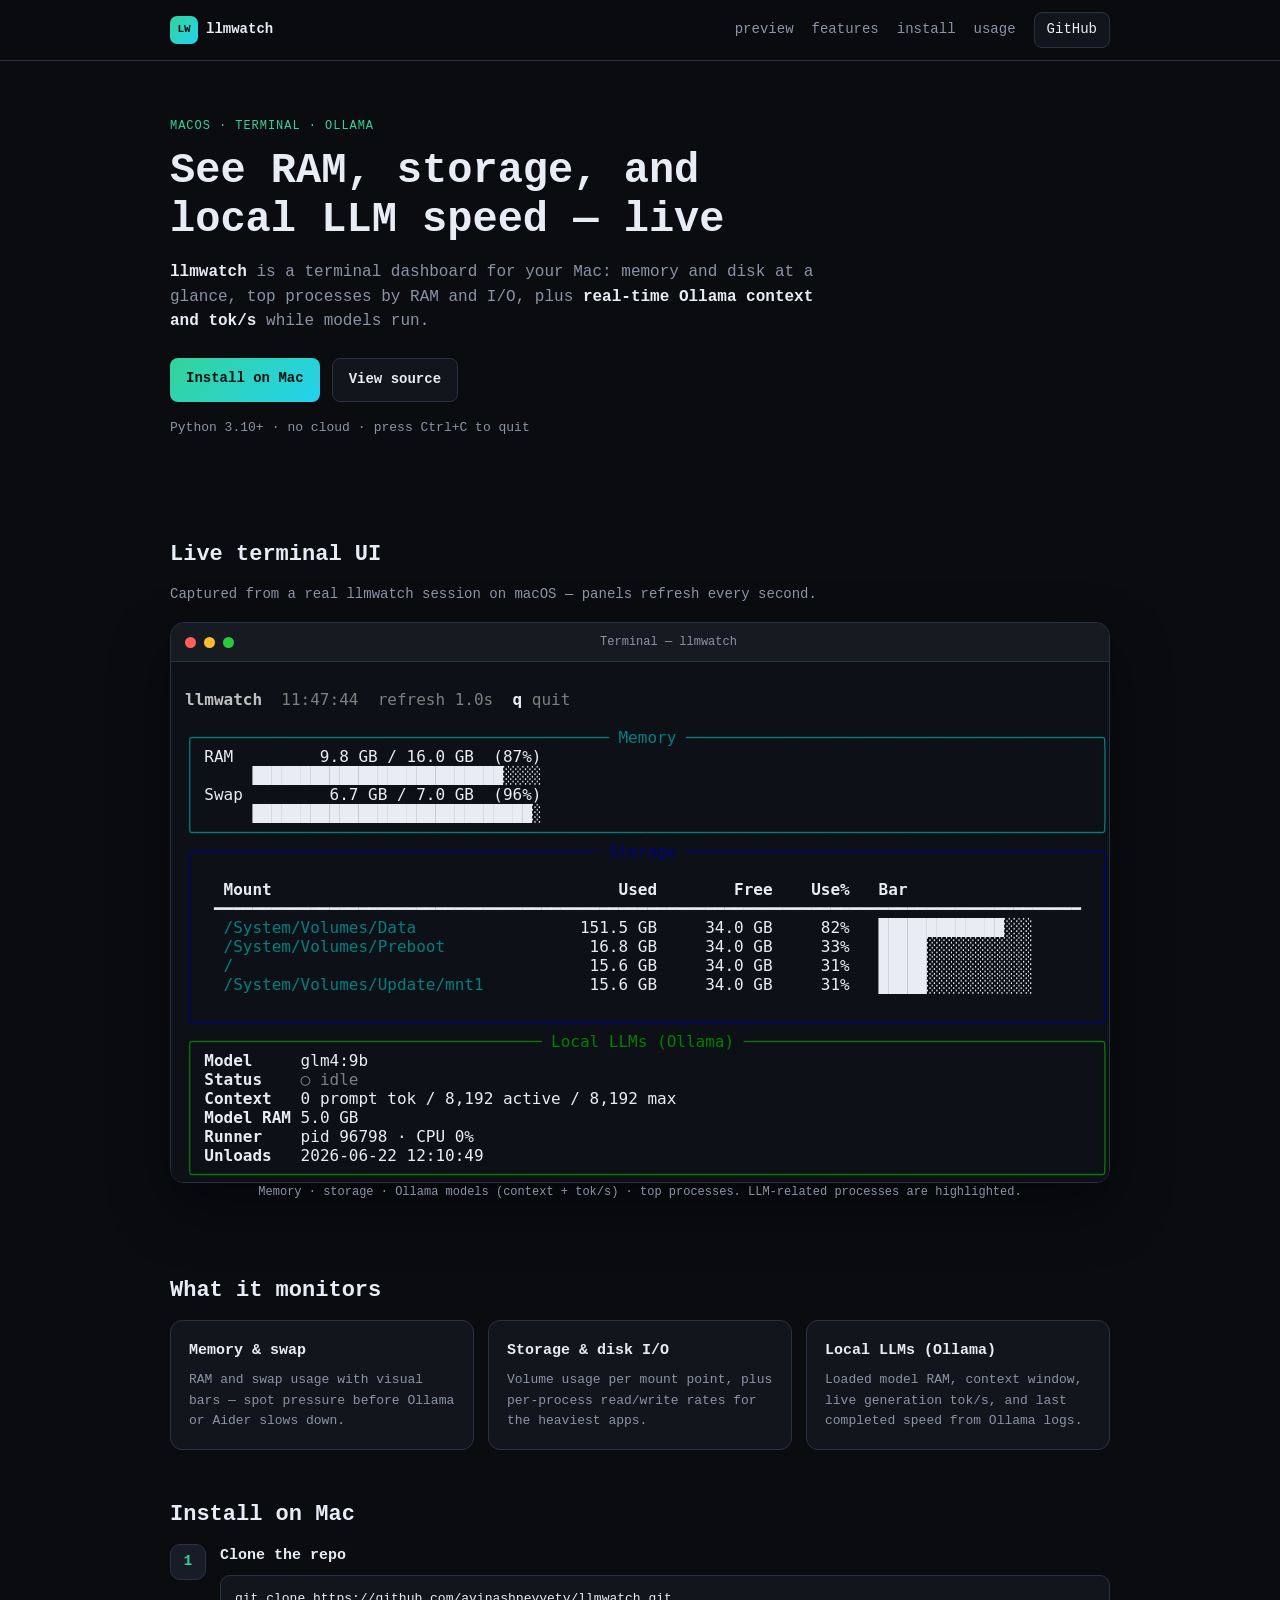
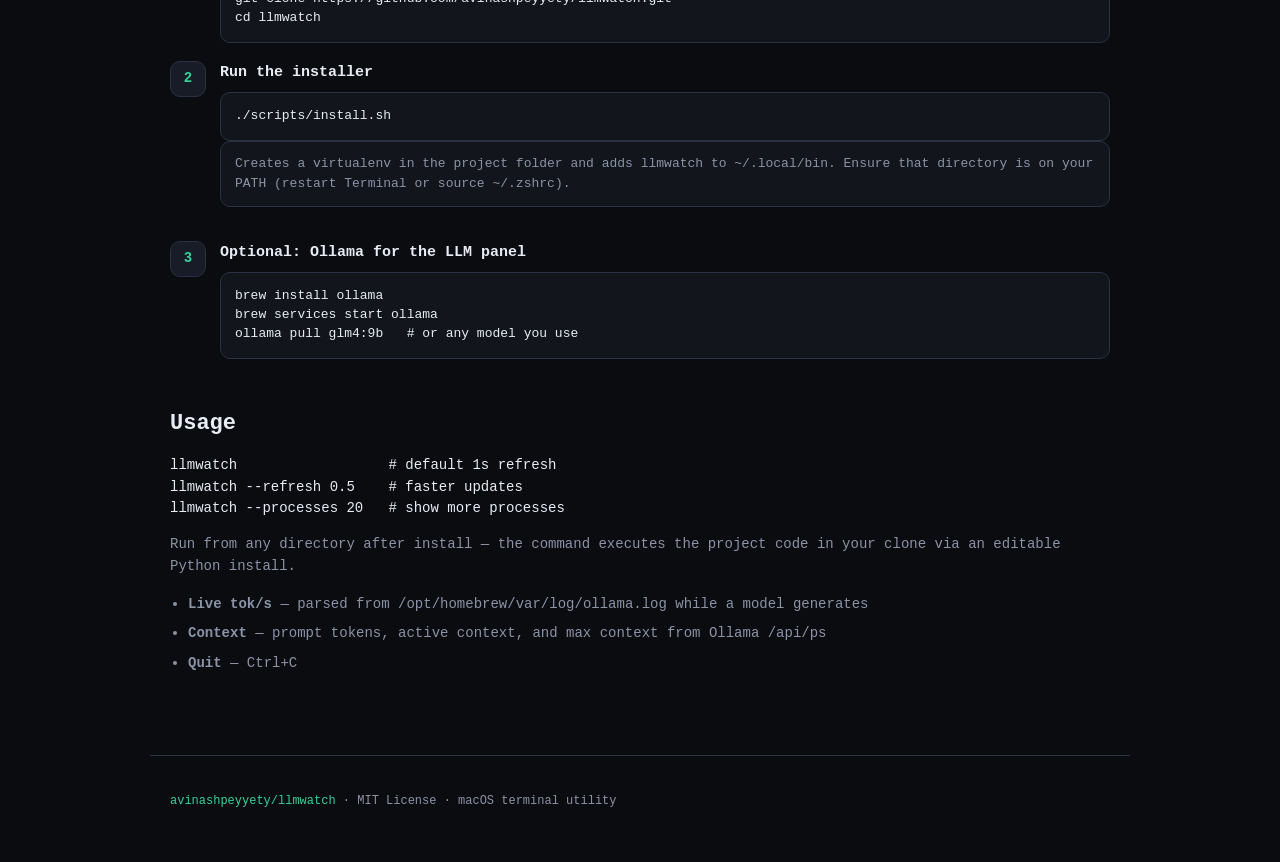
==== docs/index.html @ 6f2f112d "Add GitHub Pages landing site with live dashboard preview" ====
<!DOCTYPE html>
<html lang="en">
  <head>
    <meta charset="UTF-8" />
    <meta name="viewport" content="width=device-width, initial-scale=1.0" />
    <meta
      name="description"
      content="llmwatch — Mac terminal monitor for RAM, storage I/O, and live Ollama LLM context and tok/s."
    />
    <title>llmwatch — Mac system &amp; local LLM monitor</title>
    <link rel="stylesheet" href="styles.css" />
  </head>
  <body>
    <header class="nav">
      <div class="nav-inner">
        <a class="logo" href="#">
          <span class="logo-icon">LW</span>
          <span>llmwatch</span>
        </a>
        <nav class="nav-links">
          <a href="#preview">preview</a>
          <a href="#features">features</a>
          <a href="#install">install</a>
          <a href="#usage">usage</a>
          <a class="nav-cta" href="https://github.com/avinashpeyyety/llmwatch" target="_blank" rel="noopener">GitHub</a>
        </nav>
      </div>
    </header>

    <main>
      <section class="hero">
        <p class="eyebrow">macOS · terminal · ollama</p>
        <h1>See RAM, storage, and<br />local LLM speed — live</h1>
        <p class="lead">
          <strong>llmwatch</strong> is a terminal dashboard for your Mac: memory and disk at a glance,
          top processes by RAM and I/O, plus <strong>real-time Ollama context and tok/s</strong> while models run.
        </p>
        <div class="hero-actions">
          <a class="btn primary" href="#install">Install on Mac</a>
          <a class="btn secondary" href="https://github.com/avinashpeyyety/llmwatch" target="_blank" rel="noopener">View source</a>
        </div>
        <div class="hero-meta">
          <span>Python 3.10+</span>
          <span>·</span>
          <span>no cloud</span>
          <span>·</span>
          <span>press <code>Ctrl+C</code> to quit</span>
        </div>
      </section>

      <section id="preview" class="section preview-wrap">
        <h2>Live terminal UI</h2>
        <p>Captured from a real <code>llmwatch</code> session on macOS — panels refresh every second.</p>
        <div class="terminal">
          <div class="terminal-bar">
            <span class="dot red"></span>
            <span class="dot yellow"></span>
            <span class="dot green"></span>
            <span class="terminal-title">Terminal — llmwatch</span>
          </div>
          <div class="terminal-body">
            <iframe src="preview-dark.html" title="llmwatch dashboard preview" loading="lazy"></iframe>
          </div>
        </div>
        <p class="preview-caption">
          Memory · storage · Ollama models (context + tok/s) · top processes. LLM-related processes are highlighted.
        </p>
      </section>

      <section id="features" class="section">
        <h2>What it monitors</h2>
        <div class="cards three">
          <article class="card">
            <h3>Memory &amp; swap</h3>
            <p>RAM and swap usage with visual bars — spot pressure before Ollama or Aider slows down.</p>
          </article>
          <article class="card">
            <h3>Storage &amp; disk I/O</h3>
            <p>Volume usage per mount point, plus per-process read/write rates for the heaviest apps.</p>
          </article>
          <article class="card">
            <h3>Local LLMs (Ollama)</h3>
            <p>Loaded model RAM, context window, live generation tok/s, and last completed speed from Ollama logs.</p>
          </article>
        </div>
      </section>

      <section id="install" class="section">
        <h2>Install on Mac</h2>
        <div class="install-steps">
          <div class="step">
            <span class="step-num">1</span>
            <div>
              <h3>Clone the repo</h3>
              <pre><code>git clone https://github.com/avinashpeyyety/llmwatch.git
cd llmwatch</code></pre>
            </div>
          </div>
          <div class="step">
            <span class="step-num">2</span>
            <div>
              <h3>Run the installer</h3>
              <pre><code>./scripts/install.sh</code></pre>
              <p class="note">
                Creates a virtualenv in the project folder and adds <code>llmwatch</code> to
                <code>~/.local/bin</code>. Ensure that directory is on your <code>PATH</code>
                (restart Terminal or <code>source ~/.zshrc</code>).
              </p>
            </div>
          </div>
          <div class="step">
            <span class="step-num">3</span>
            <div>
              <h3>Optional: Ollama for the LLM panel</h3>
              <pre><code>brew install ollama
brew services start ollama
ollama pull glm4:9b   # or any model you use</code></pre>
            </div>
          </div>
        </div>
      </section>

      <section id="usage" class="section">
        <h2>Usage</h2>
        <pre><code>llmwatch                  # default 1s refresh
llmwatch --refresh 0.5    # faster updates
llmwatch --processes 20   # show more processes</code></pre>
        <p>Run from any directory after install — the command executes the project code in your clone via an editable Python install.</p>
        <ul class="feature-list">
          <li><strong>Live tok/s</strong> — parsed from <code>/opt/homebrew/var/log/ollama.log</code> while a model generates</li>
          <li><strong>Context</strong> — prompt tokens, active context, and max context from Ollama <code>/api/ps</code></li>
          <li><strong>Quit</strong> — <code>Ctrl+C</code></li>
        </ul>
      </section>
    </main>

    <footer>
      <p>
        <a href="https://github.com/avinashpeyyety/llmwatch">avinashpeyyety/llmwatch</a>
        · MIT License · macOS terminal utility
      </p>
    </footer>
  </body>
</html>
---- docs/styles.css ----
:root {
  --bg: #0a0c10;
  --panel: #12151c;
  --panel-2: #181c26;
  --border: #2a3142;
  --text: #e8ecf4;
  --muted: #8b93a7;
  --accent: #34d399;
  --accent-2: #10b981;
  --cyan: #22d3ee;
  --gradient: linear-gradient(135deg, #34d399, #22d3ee);
}

* {
  box-sizing: border-box;
}

html {
  scroll-behavior: smooth;
}

body {
  margin: 0;
  font-family: ui-monospace, SFMono-Regular, Menlo, Monaco, Consolas, monospace;
  font-size: 14px;
  line-height: 1.55;
  background: var(--bg);
  color: var(--text);
}

a {
  color: var(--accent);
  text-decoration: none;
}

a:hover {
  text-decoration: underline;
}

code,
pre {
  font-family: inherit;
}

.nav {
  position: sticky;
  top: 0;
  z-index: 20;
  background: rgba(10, 12, 16, 0.92);
  backdrop-filter: blur(8px);
  border-bottom: 1px solid var(--border);
}

.nav-inner {
  max-width: 980px;
  margin: 0 auto;
  padding: 12px 20px;
  display: flex;
  align-items: center;
  justify-content: space-between;
  gap: 16px;
}

.logo {
  display: flex;
  align-items: center;
  gap: 8px;
  color: var(--text);
  font-weight: 600;
  text-decoration: none;
}

.logo-icon {
  width: 28px;
  height: 28px;
  border-radius: 7px;
  display: grid;
  place-items: center;
  background: var(--gradient);
  color: #04120d;
  font-size: 11px;
  font-weight: 700;
}

.nav-links {
  display: flex;
  align-items: center;
  gap: 18px;
  flex-wrap: wrap;
}

.nav-links a {
  color: var(--muted);
}

.nav-links a:hover {
  color: var(--text);
}

.nav-cta {
  padding: 6px 12px;
  border: 1px solid var(--border);
  border-radius: 8px;
  color: var(--text) !important;
  background: var(--panel);
}

main {
  max-width: 980px;
  margin: 0 auto;
  padding: 0 20px 64px;
}

.hero {
  padding: 56px 0 32px;
}

.eyebrow {
  color: var(--accent);
  font-size: 12px;
  letter-spacing: 0.08em;
  text-transform: uppercase;
  margin: 0 0 12px;
}

.hero h1 {
  font-size: clamp(28px, 5vw, 42px);
  line-height: 1.15;
  margin: 0 0 16px;
  font-weight: 700;
}

.lead {
  color: var(--muted);
  font-size: 16px;
  max-width: 680px;
  margin: 0 0 24px;
}

.lead strong {
  color: var(--text);
}

.hero-actions {
  display: flex;
  gap: 12px;
  flex-wrap: wrap;
  margin-bottom: 16px;
}

.btn {
  display: inline-block;
  padding: 10px 16px;
  border-radius: 8px;
  font-weight: 600;
  text-decoration: none;
}

.btn.primary {
  background: var(--gradient);
  color: #04120d;
}

.btn.secondary {
  border: 1px solid var(--border);
  color: var(--text);
  background: var(--panel);
}

.hero-meta {
  color: var(--muted);
  font-size: 13px;
  display: flex;
  gap: 8px;
  flex-wrap: wrap;
}

.section {
  padding: 40px 0 8px;
}

.section h2 {
  font-size: 22px;
  margin: 0 0 12px;
}

.section p {
  color: var(--muted);
  margin: 0 0 16px;
}

.cards {
  display: grid;
  gap: 14px;
}

.cards.three {
  grid-template-columns: repeat(auto-fit, minmax(220px, 1fr));
}

.cards.two {
  grid-template-columns: repeat(auto-fit, minmax(280px, 1fr));
}

.card {
  background: var(--panel);
  border: 1px solid var(--border);
  border-radius: 12px;
  padding: 18px;
}

.card h3 {
  margin: 0 0 8px;
  font-size: 15px;
}

.card p {
  margin: 0;
  font-size: 13px;
}

.preview-wrap {
  margin: 28px 0 8px;
}

.terminal {
  border: 1px solid var(--border);
  border-radius: 14px;
  overflow: hidden;
  background: #0d1117;
  box-shadow: 0 24px 60px rgba(0, 0, 0, 0.45);
}

.terminal-bar {
  display: flex;
  align-items: center;
  gap: 8px;
  padding: 10px 14px;
  background: #161b22;
  border-bottom: 1px solid var(--border);
}

.dot {
  width: 11px;
  height: 11px;
  border-radius: 50%;
}

.dot.red { background: #ff5f57; }
.dot.yellow { background: #febc2e; }
.dot.green { background: #28c840; }

.terminal-title {
  flex: 1;
  text-align: center;
  color: var(--muted);
  font-size: 12px;
}

.terminal-body {
  height: 520px;
  overflow: hidden;
}

.terminal-body iframe {
  width: 100%;
  height: 100%;
  border: 0;
  display: block;
  background: #0d1117;
}

.preview-caption {
  color: var(--muted);
  font-size: 12px;
  margin-top: 10px;
  text-align: center;
}

.install-steps {
  display: grid;
  gap: 18px;
}

.step {
  display: grid;
  grid-template-columns: 36px 1fr;
  gap: 14px;
  align-items: start;
}

.step-num {
  width: 36px;
  height: 36px;
  border-radius: 10px;
  display: grid;
  place-items: center;
  background: var(--panel-2);
  border: 1px solid var(--border);
  color: var(--accent);
  font-weight: 700;
}

.step h3 {
  margin: 0 0 8px;
  font-size: 15px;
}

.step pre {
  margin: 0;
  padding: 14px;
  border-radius: 10px;
  background: var(--panel);
  border: 1px solid var(--border);
  overflow-x: auto;
  font-size: 13px;
  line-height: 1.45;
}

.note {
  padding: 12px 14px;
  border-radius: 10px;
  border: 1px solid var(--border);
  background: var(--panel);
  color: var(--muted);
  font-size: 13px;
}

.feature-list {
  margin: 0;
  padding-left: 18px;
  color: var(--muted);
}

.feature-list li {
  margin-bottom: 8px;
}

footer {
  max-width: 980px;
  margin: 0 auto;
  padding: 24px 20px 40px;
  color: var(--muted);
  font-size: 12px;
  border-top: 1px solid var(--border);
}

@media (max-width: 720px) {
  .terminal-body {
    height: 420px;
  }

  .nav-links {
    gap: 10px;
    font-size: 12px;
  }
}
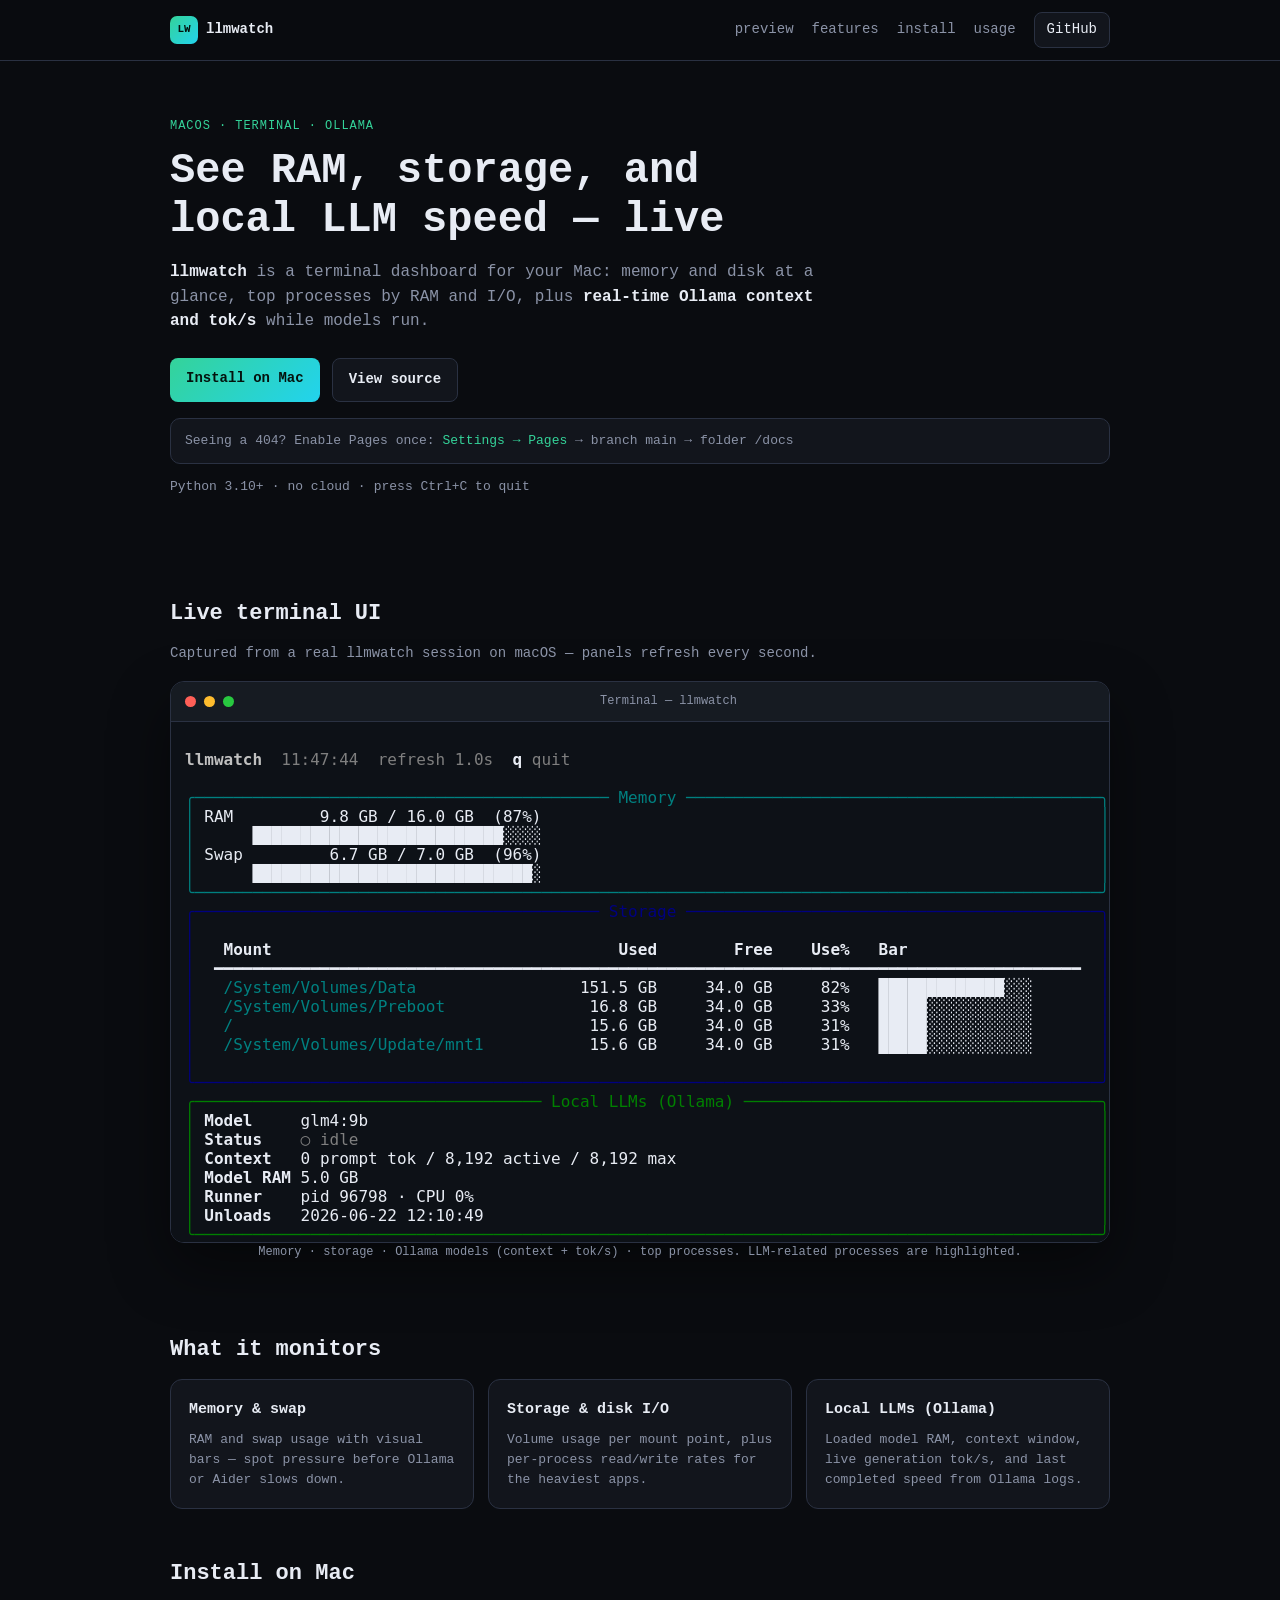
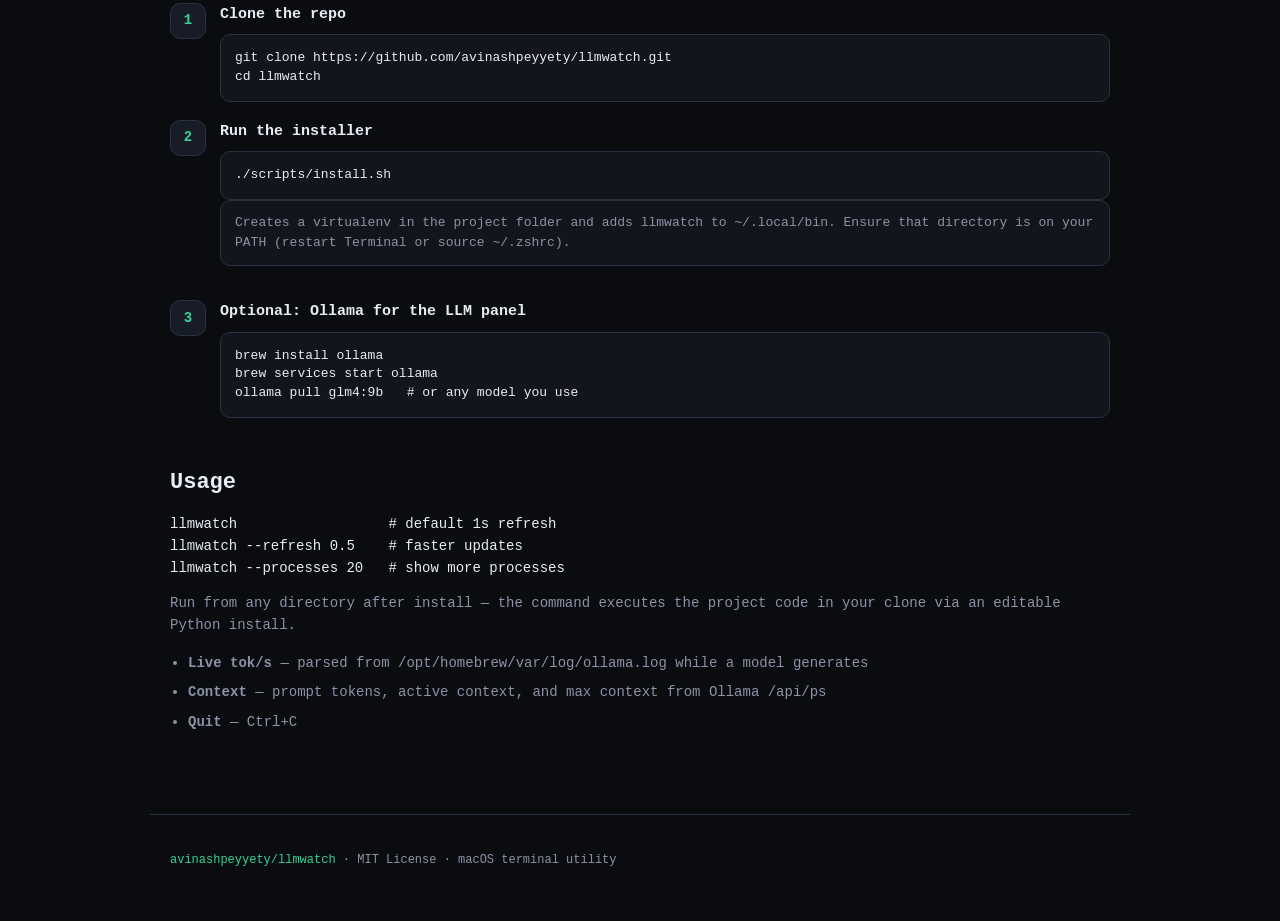
==== commit c5645cdf: "Fix GitHub Pages 404: update deploy workflow and enable instructions" ====
--- a/docs/index.html
+++ b/docs/index.html
@@ -39,6 +39,11 @@
           <a class="btn primary" href="#install">Install on Mac</a>
           <a class="btn secondary" href="https://github.com/avinashpeyyety/llmwatch" target="_blank" rel="noopener">View source</a>
         </div>
+        <p class="note" style="margin-top: 12px">
+          Seeing a 404? Enable Pages once:
+          <a href="https://github.com/avinashpeyyety/llmwatch/settings/pages">Settings → Pages</a>
+          → branch <code>main</code> → folder <code>/docs</code>
+        </p>
         <div class="hero-meta">
           <span>Python 3.10+</span>
           <span>·</span>
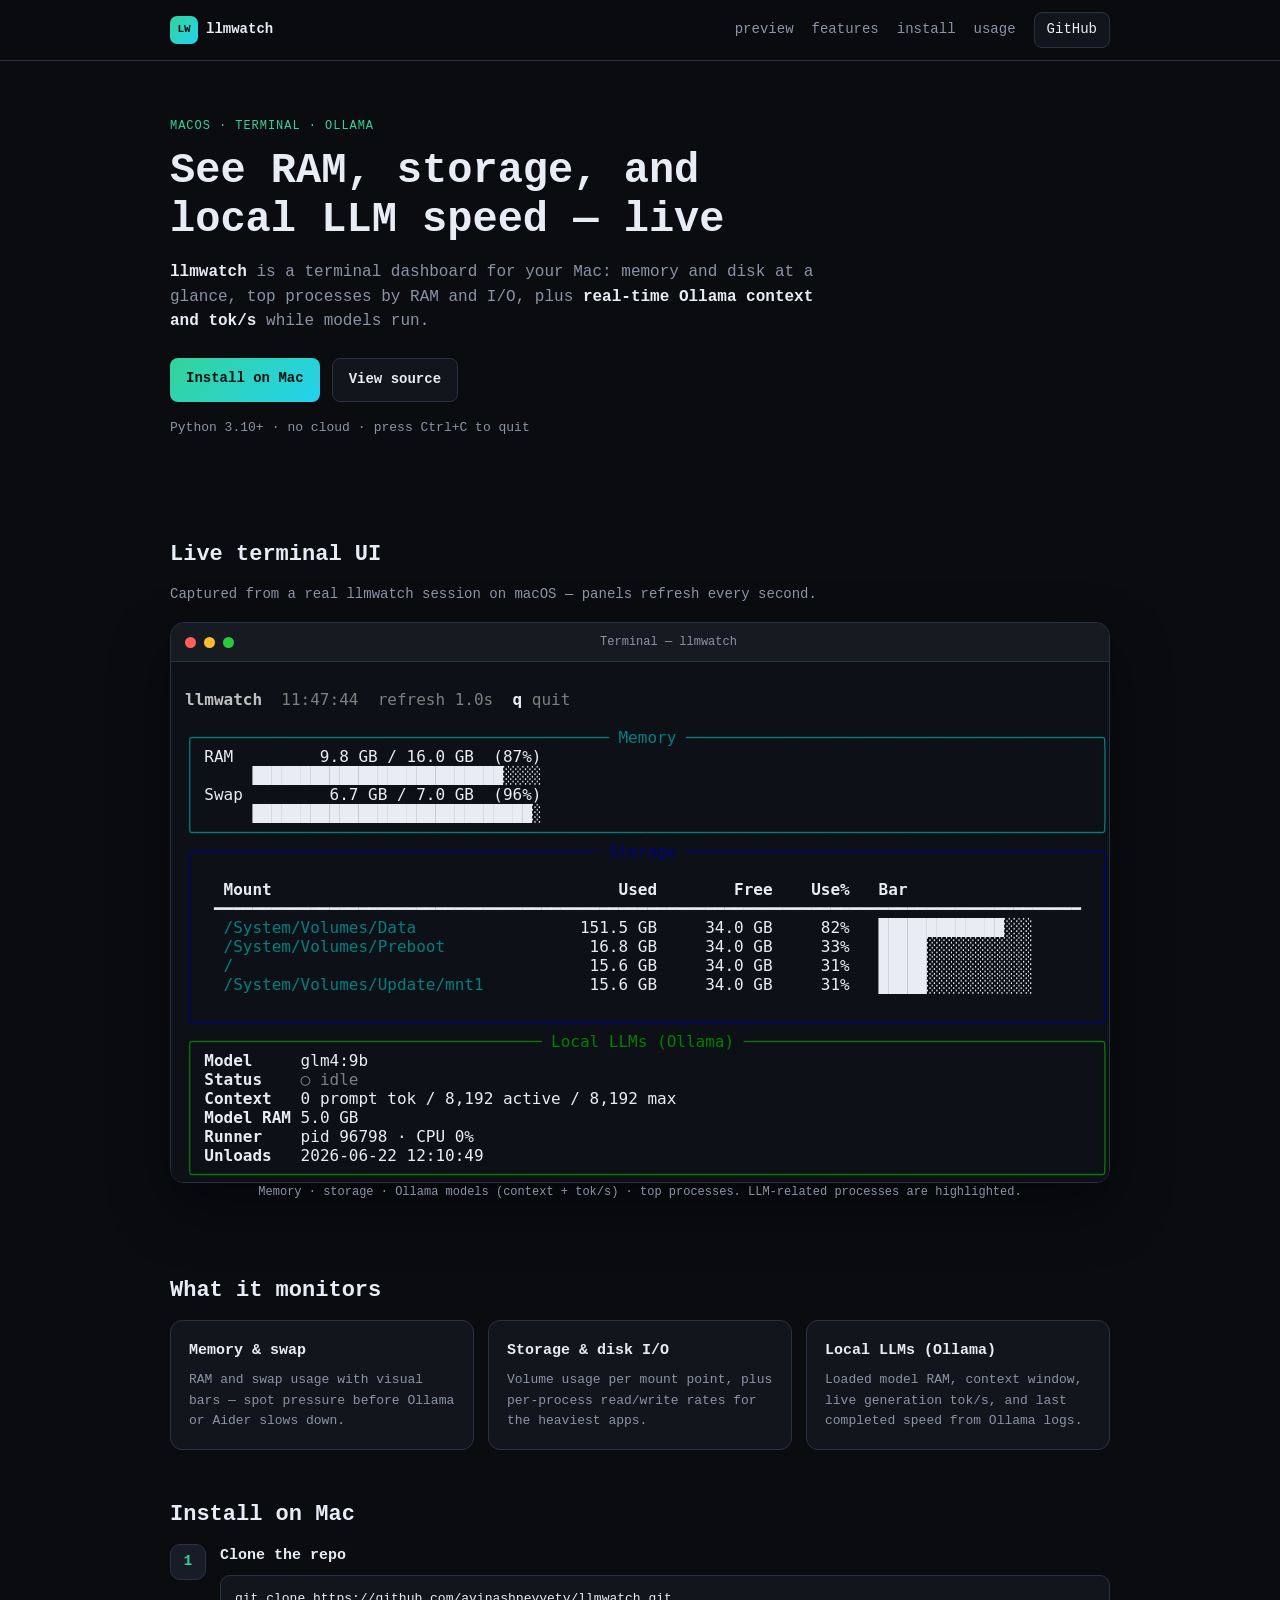
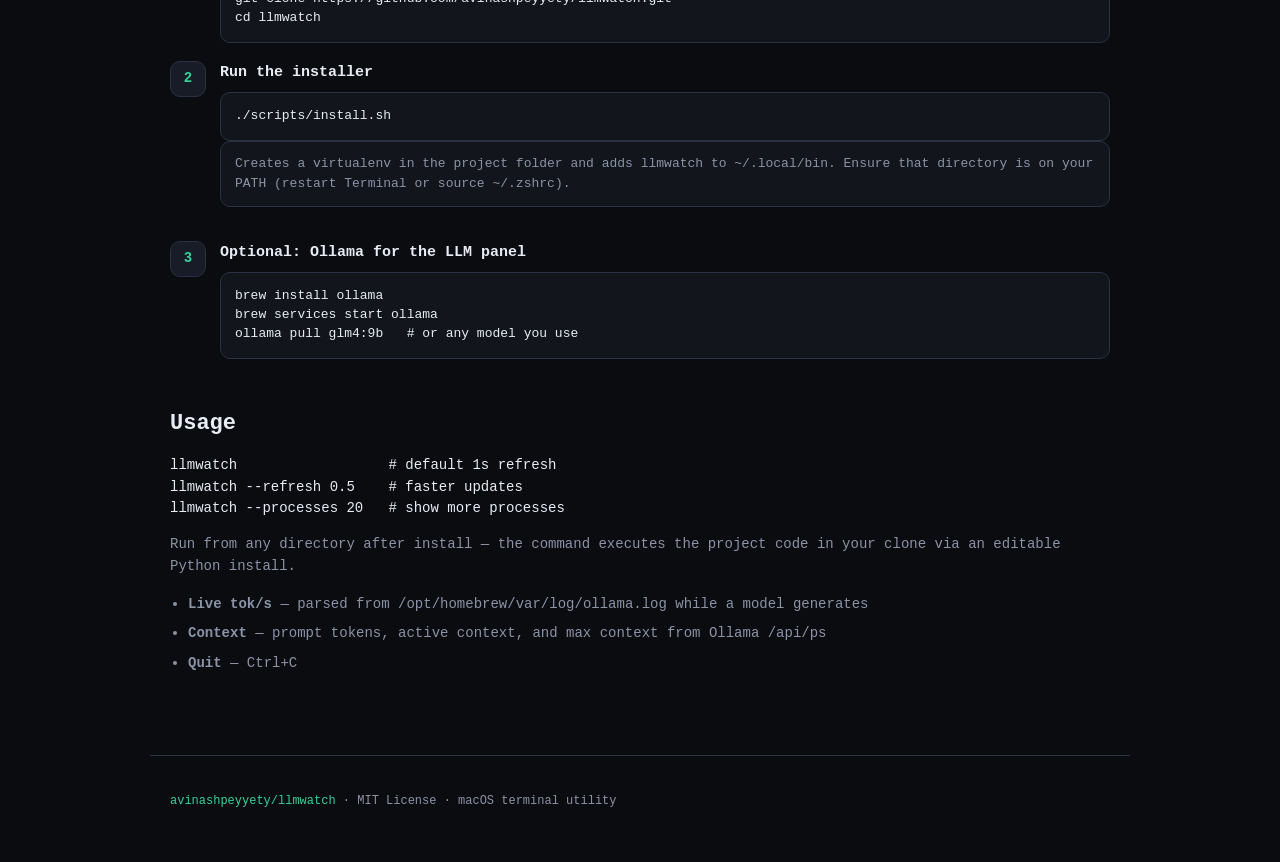
==== commit c5932dad: "Auto-enable GitHub Pages on deploy (enablement: true)" ====
--- a/docs/index.html
+++ b/docs/index.html
@@ -39,11 +39,7 @@
           <a class="btn primary" href="#install">Install on Mac</a>
           <a class="btn secondary" href="https://github.com/avinashpeyyety/llmwatch" target="_blank" rel="noopener">View source</a>
         </div>
-        <p class="note" style="margin-top: 12px">
-          Seeing a 404? Enable Pages once:
-          <a href="https://github.com/avinashpeyyety/llmwatch/settings/pages">Settings → Pages</a>
-          → branch <code>main</code> → folder <code>/docs</code>
-        </p>
+
         <div class="hero-meta">
           <span>Python 3.10+</span>
           <span>·</span>
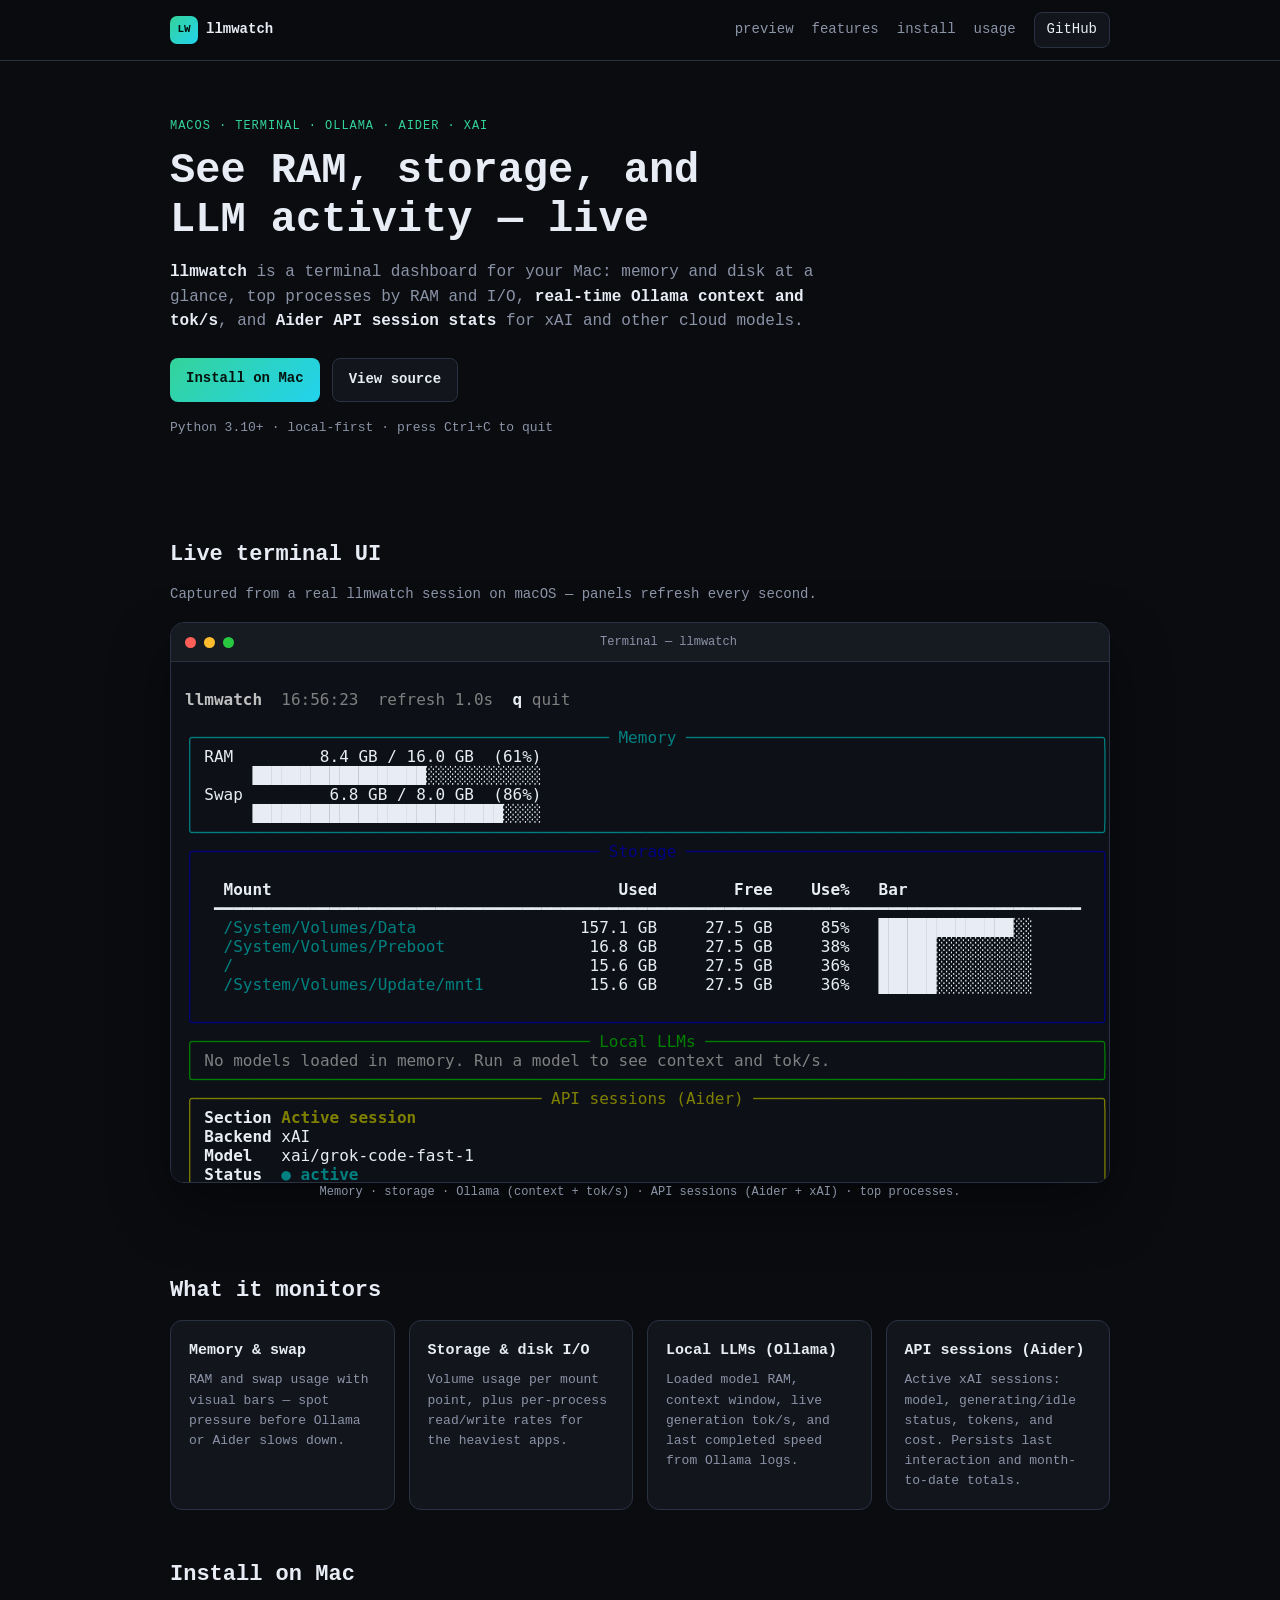
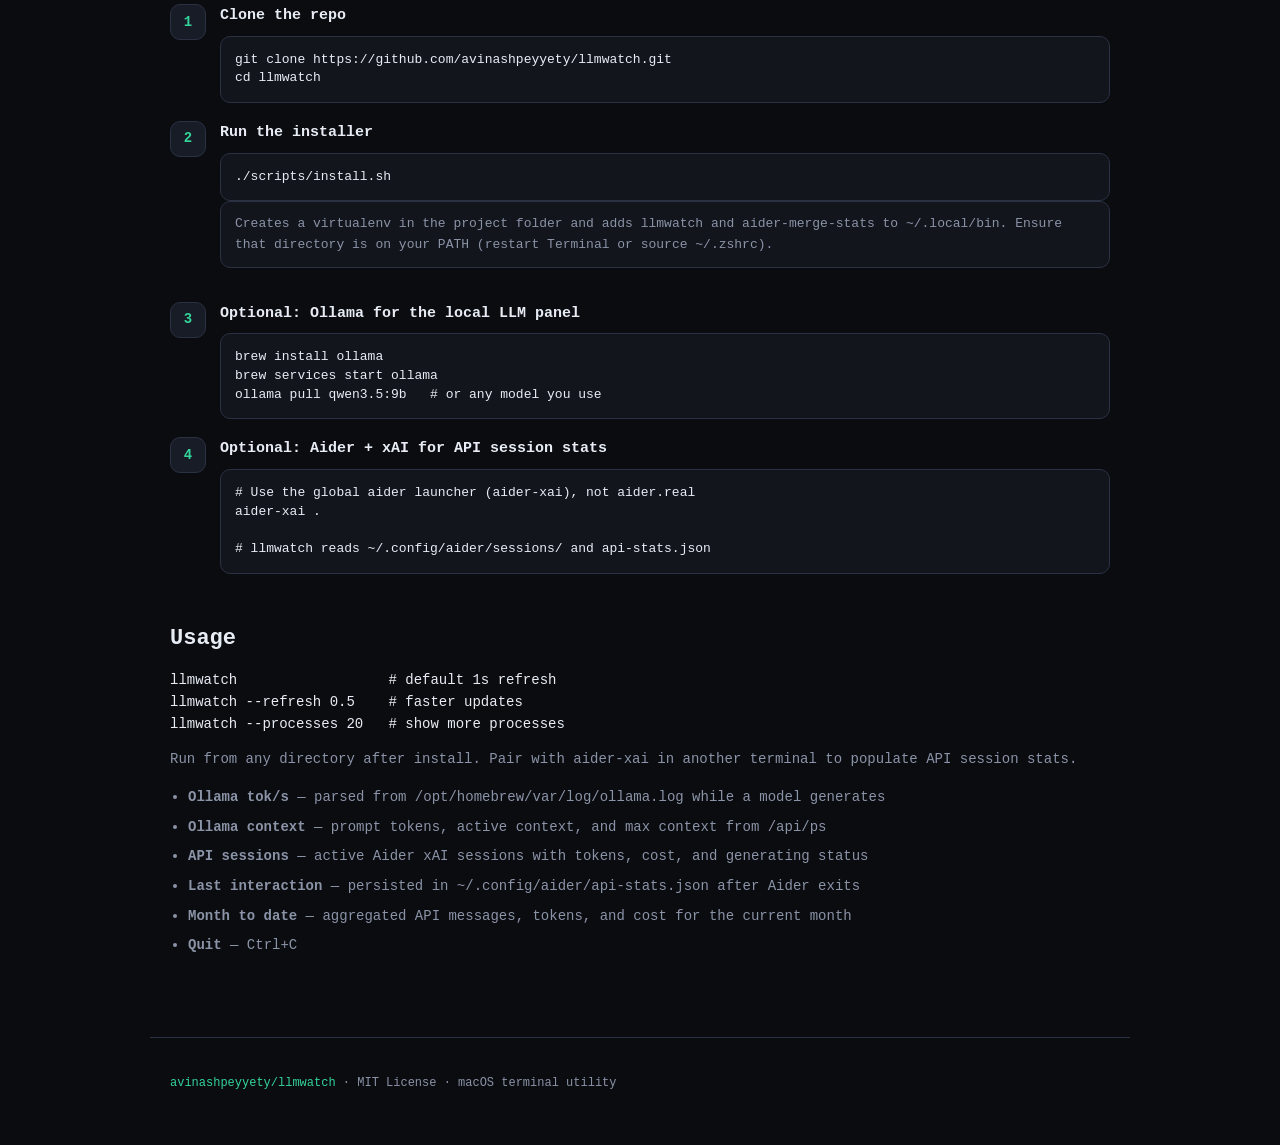
==== commit 1051b565: "Add API session monitoring for Aider xAI with persisted MTD stats. - Track active Aider API sessions" ====
--- a/docs/index.html
+++ b/docs/index.html
@@ -5,9 +5,9 @@
     <meta name="viewport" content="width=device-width, initial-scale=1.0" />
     <meta
       name="description"
-      content="llmwatch — Mac terminal monitor for RAM, storage I/O, and live Ollama LLM context and tok/s."
+      content="llmwatch — Mac terminal monitor for RAM, storage I/O, Ollama tok/s, and Aider xAI API session stats."
     />
-    <title>llmwatch — Mac system &amp; local LLM monitor</title>
+    <title>llmwatch — Mac system &amp; LLM monitor</title>
     <link rel="stylesheet" href="styles.css" />
   </head>
   <body>
@@ -29,11 +29,12 @@
 
     <main>
       <section class="hero">
-        <p class="eyebrow">macOS · terminal · ollama</p>
-        <h1>See RAM, storage, and<br />local LLM speed — live</h1>
+        <p class="eyebrow">macOS · terminal · ollama · aider · xai</p>
+        <h1>See RAM, storage, and<br />LLM activity — live</h1>
         <p class="lead">
           <strong>llmwatch</strong> is a terminal dashboard for your Mac: memory and disk at a glance,
-          top processes by RAM and I/O, plus <strong>real-time Ollama context and tok/s</strong> while models run.
+          top processes by RAM and I/O, <strong>real-time Ollama context and tok/s</strong>,
+          and <strong>Aider API session stats</strong> for xAI and other cloud models.
         </p>
         <div class="hero-actions">
           <a class="btn primary" href="#install">Install on Mac</a>
@@ -43,7 +44,7 @@
         <div class="hero-meta">
           <span>Python 3.10+</span>
           <span>·</span>
-          <span>no cloud</span>
+          <span>local-first</span>
           <span>·</span>
           <span>press <code>Ctrl+C</code> to quit</span>
         </div>
@@ -64,7 +65,7 @@
           </div>
         </div>
         <p class="preview-caption">
-          Memory · storage · Ollama models (context + tok/s) · top processes. LLM-related processes are highlighted.
+          Memory · storage · Ollama (context + tok/s) · API sessions (Aider + xAI) · top processes.
         </p>
       </section>
 
@@ -82,6 +83,10 @@
           <article class="card">
             <h3>Local LLMs (Ollama)</h3>
             <p>Loaded model RAM, context window, live generation tok/s, and last completed speed from Ollama logs.</p>
+          </article>
+          <article class="card">
+            <h3>API sessions (Aider)</h3>
+            <p>Active xAI sessions: model, generating/idle status, tokens, and cost. Persists last interaction and month-to-date totals.</p>
           </article>
         </div>
       </section>
@@ -103,19 +108,29 @@
               <h3>Run the installer</h3>
               <pre><code>./scripts/install.sh</code></pre>
               <p class="note">
-                Creates a virtualenv in the project folder and adds <code>llmwatch</code> to
-                <code>~/.local/bin</code>. Ensure that directory is on your <code>PATH</code>
-                (restart Terminal or <code>source ~/.zshrc</code>).
+                Creates a virtualenv in the project folder and adds <code>llmwatch</code> and
+                <code>aider-merge-stats</code> to <code>~/.local/bin</code>. Ensure that directory is on your
+                <code>PATH</code> (restart Terminal or <code>source ~/.zshrc</code>).
               </p>
             </div>
           </div>
           <div class="step">
             <span class="step-num">3</span>
             <div>
-              <h3>Optional: Ollama for the LLM panel</h3>
+              <h3>Optional: Ollama for the local LLM panel</h3>
               <pre><code>brew install ollama
 brew services start ollama
-ollama pull glm4:9b   # or any model you use</code></pre>
+ollama pull qwen3.5:9b   # or any model you use</code></pre>
+            </div>
+          </div>
+          <div class="step">
+            <span class="step-num">4</span>
+            <div>
+              <h3>Optional: Aider + xAI for API session stats</h3>
+              <pre><code># Use the global aider launcher (aider-xai), not aider.real
+aider-xai .
+
+# llmwatch reads ~/.config/aider/sessions/ and api-stats.json</code></pre>
             </div>
           </div>
         </div>
@@ -126,10 +141,13 @@
         <pre><code>llmwatch                  # default 1s refresh
 llmwatch --refresh 0.5    # faster updates
 llmwatch --processes 20   # show more processes</code></pre>
-        <p>Run from any directory after install — the command executes the project code in your clone via an editable Python install.</p>
+        <p>Run from any directory after install. Pair with <code>aider-xai</code> in another terminal to populate API session stats.</p>
         <ul class="feature-list">
-          <li><strong>Live tok/s</strong> — parsed from <code>/opt/homebrew/var/log/ollama.log</code> while a model generates</li>
-          <li><strong>Context</strong> — prompt tokens, active context, and max context from Ollama <code>/api/ps</code></li>
+          <li><strong>Ollama tok/s</strong> — parsed from <code>/opt/homebrew/var/log/ollama.log</code> while a model generates</li>
+          <li><strong>Ollama context</strong> — prompt tokens, active context, and max context from <code>/api/ps</code></li>
+          <li><strong>API sessions</strong> — active Aider xAI sessions with tokens, cost, and generating status</li>
+          <li><strong>Last interaction</strong> — persisted in <code>~/.config/aider/api-stats.json</code> after Aider exits</li>
+          <li><strong>Month to date</strong> — aggregated API messages, tokens, and cost for the current month</li>
           <li><strong>Quit</strong> — <code>Ctrl+C</code></li>
         </ul>
       </section>
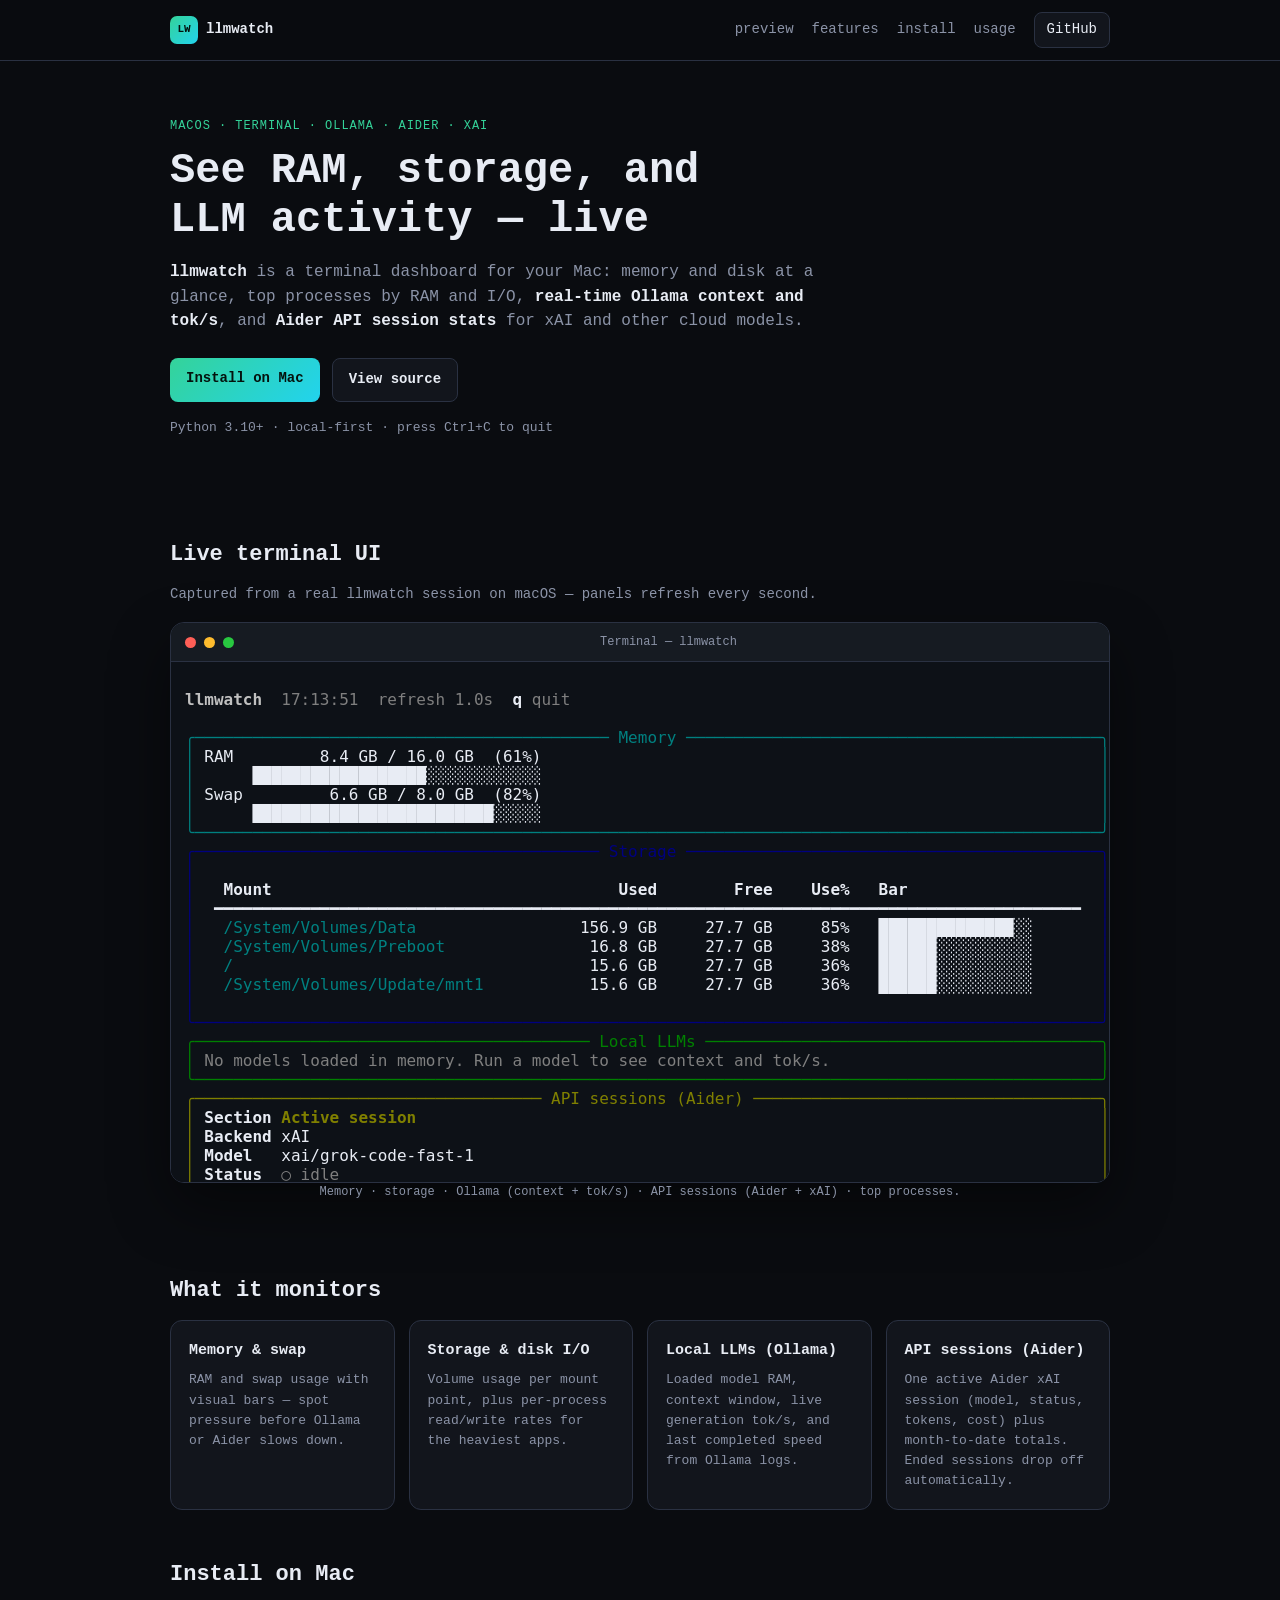
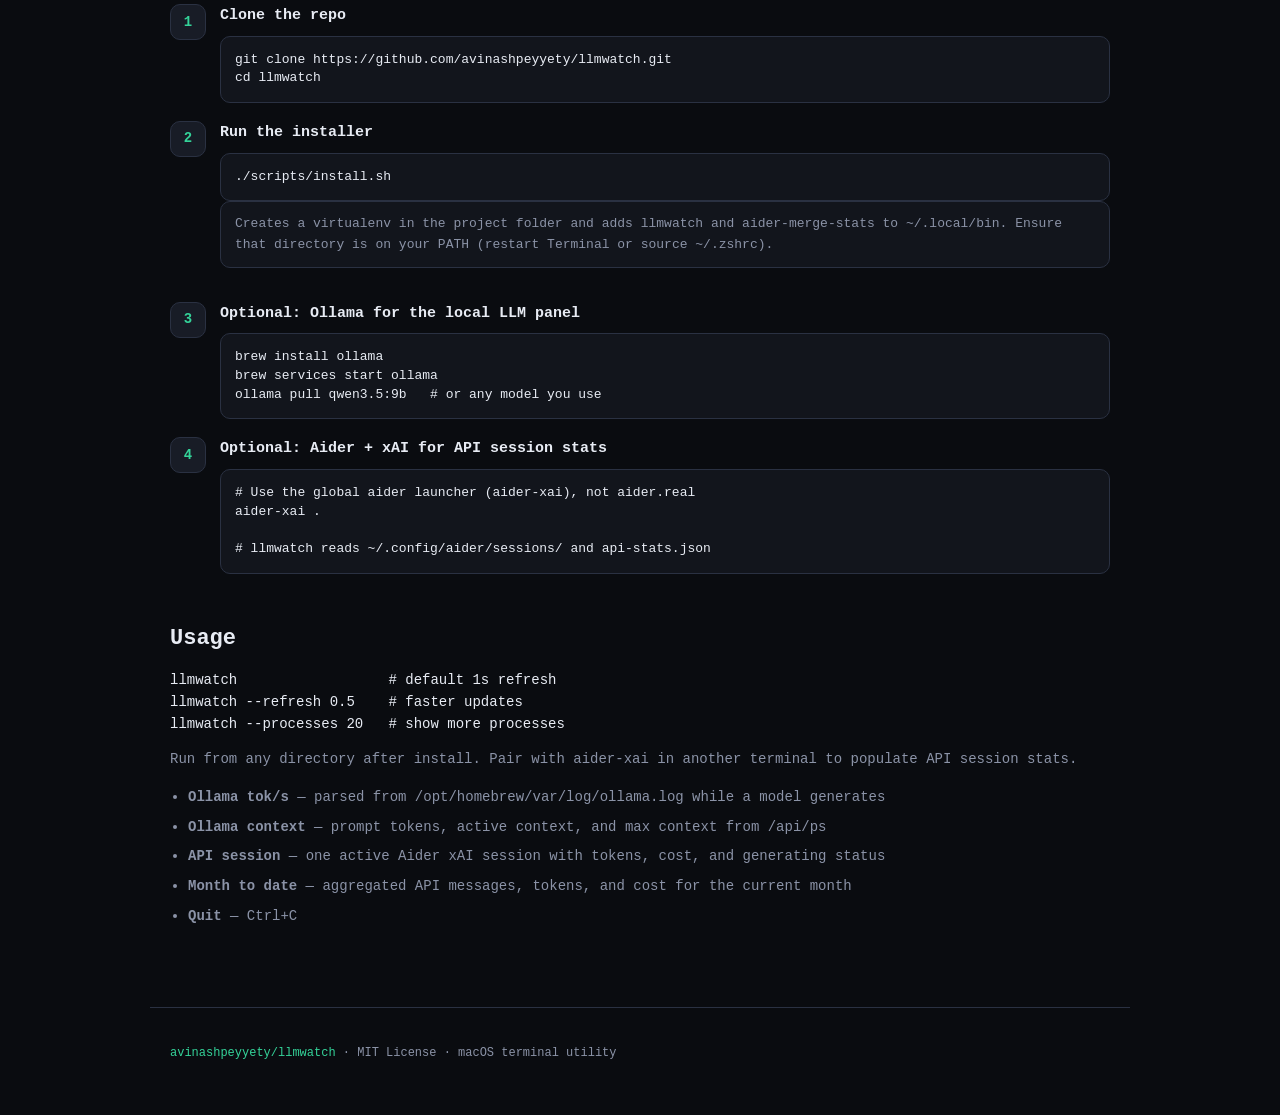
==== commit e0f28edd: "Show only one active API session plus MTD stats in llmwatch. - Exclude stopped/zombie aider processe" ====
--- a/docs/index.html
+++ b/docs/index.html
@@ -86,7 +86,7 @@
           </article>
           <article class="card">
             <h3>API sessions (Aider)</h3>
-            <p>Active xAI sessions: model, generating/idle status, tokens, and cost. Persists last interaction and month-to-date totals.</p>
+            <p>One active Aider xAI session (model, status, tokens, cost) plus month-to-date totals. Ended sessions drop off automatically.</p>
           </article>
         </div>
       </section>
@@ -145,8 +145,7 @@
         <ul class="feature-list">
           <li><strong>Ollama tok/s</strong> — parsed from <code>/opt/homebrew/var/log/ollama.log</code> while a model generates</li>
           <li><strong>Ollama context</strong> — prompt tokens, active context, and max context from <code>/api/ps</code></li>
-          <li><strong>API sessions</strong> — active Aider xAI sessions with tokens, cost, and generating status</li>
-          <li><strong>Last interaction</strong> — persisted in <code>~/.config/aider/api-stats.json</code> after Aider exits</li>
+          <li><strong>API session</strong> — one active Aider xAI session with tokens, cost, and generating status</li>
           <li><strong>Month to date</strong> — aggregated API messages, tokens, and cost for the current month</li>
           <li><strong>Quit</strong> — <code>Ctrl+C</code></li>
         </ul>
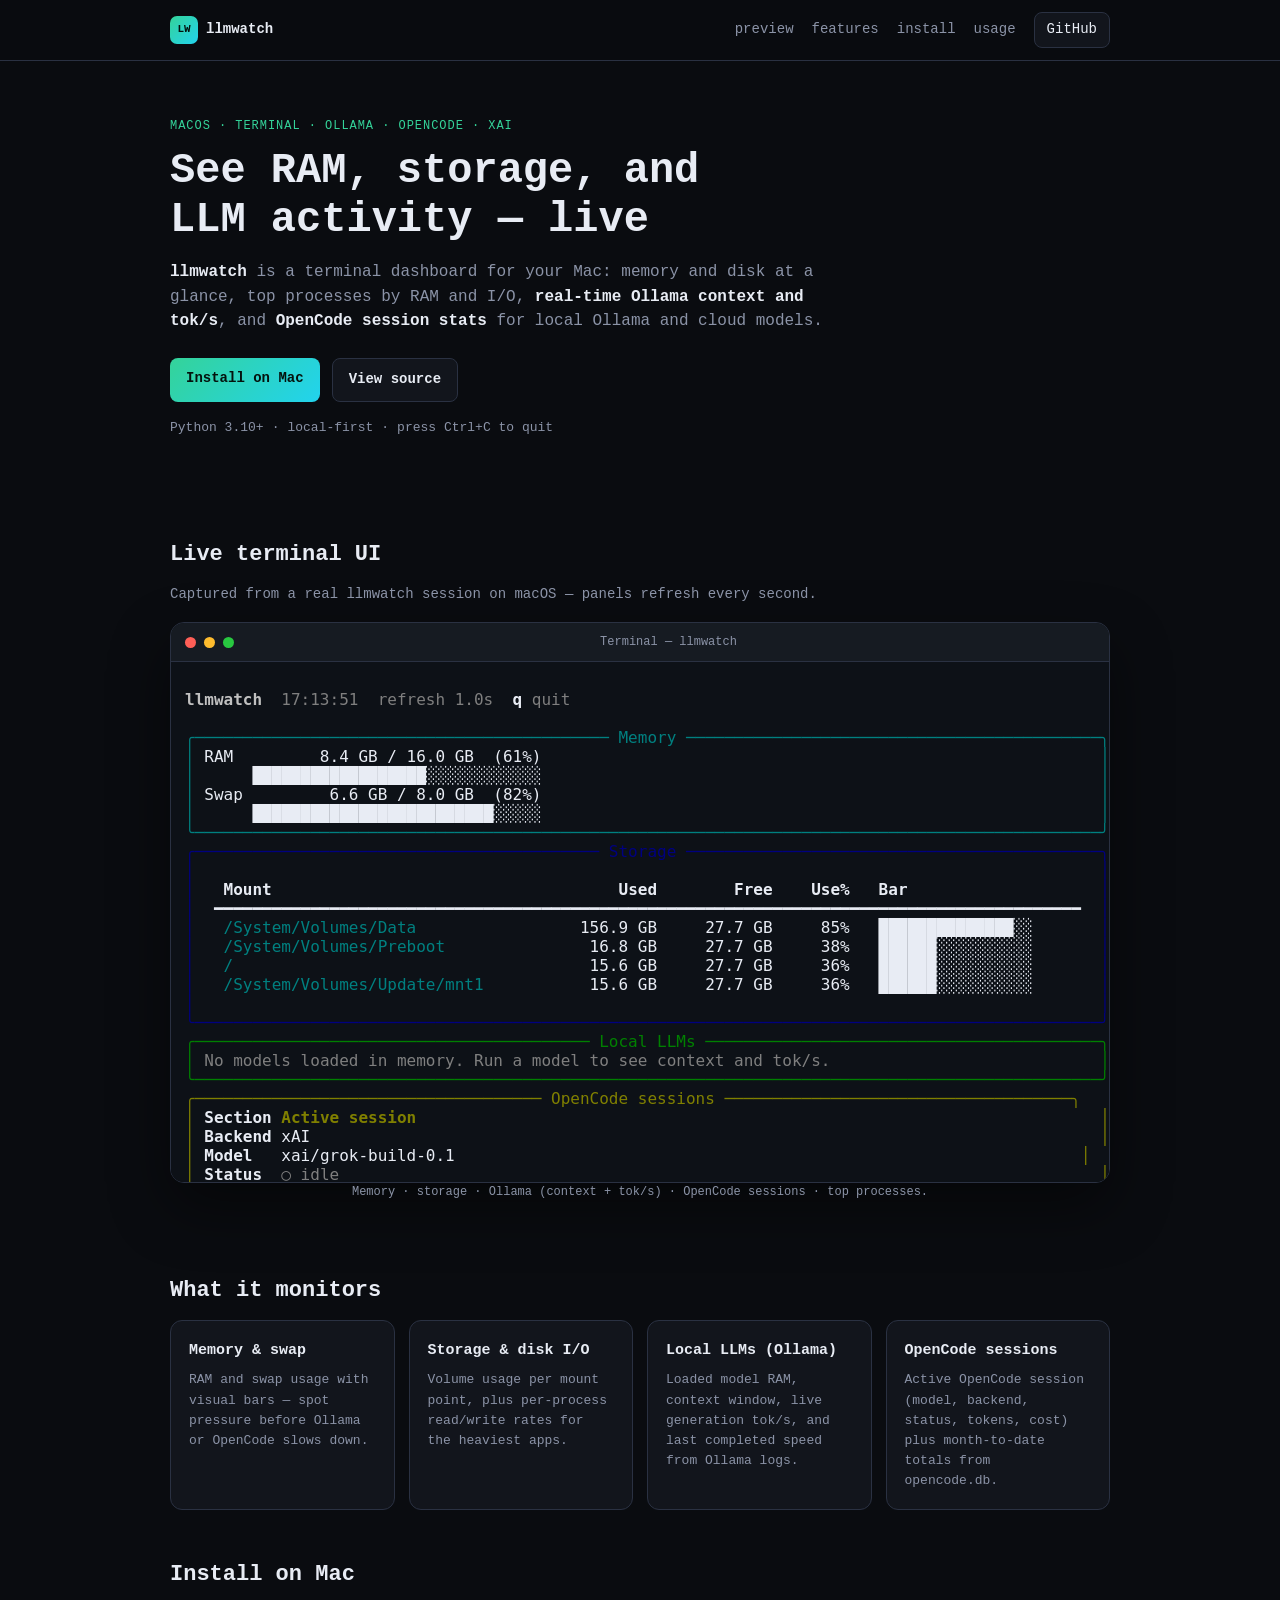
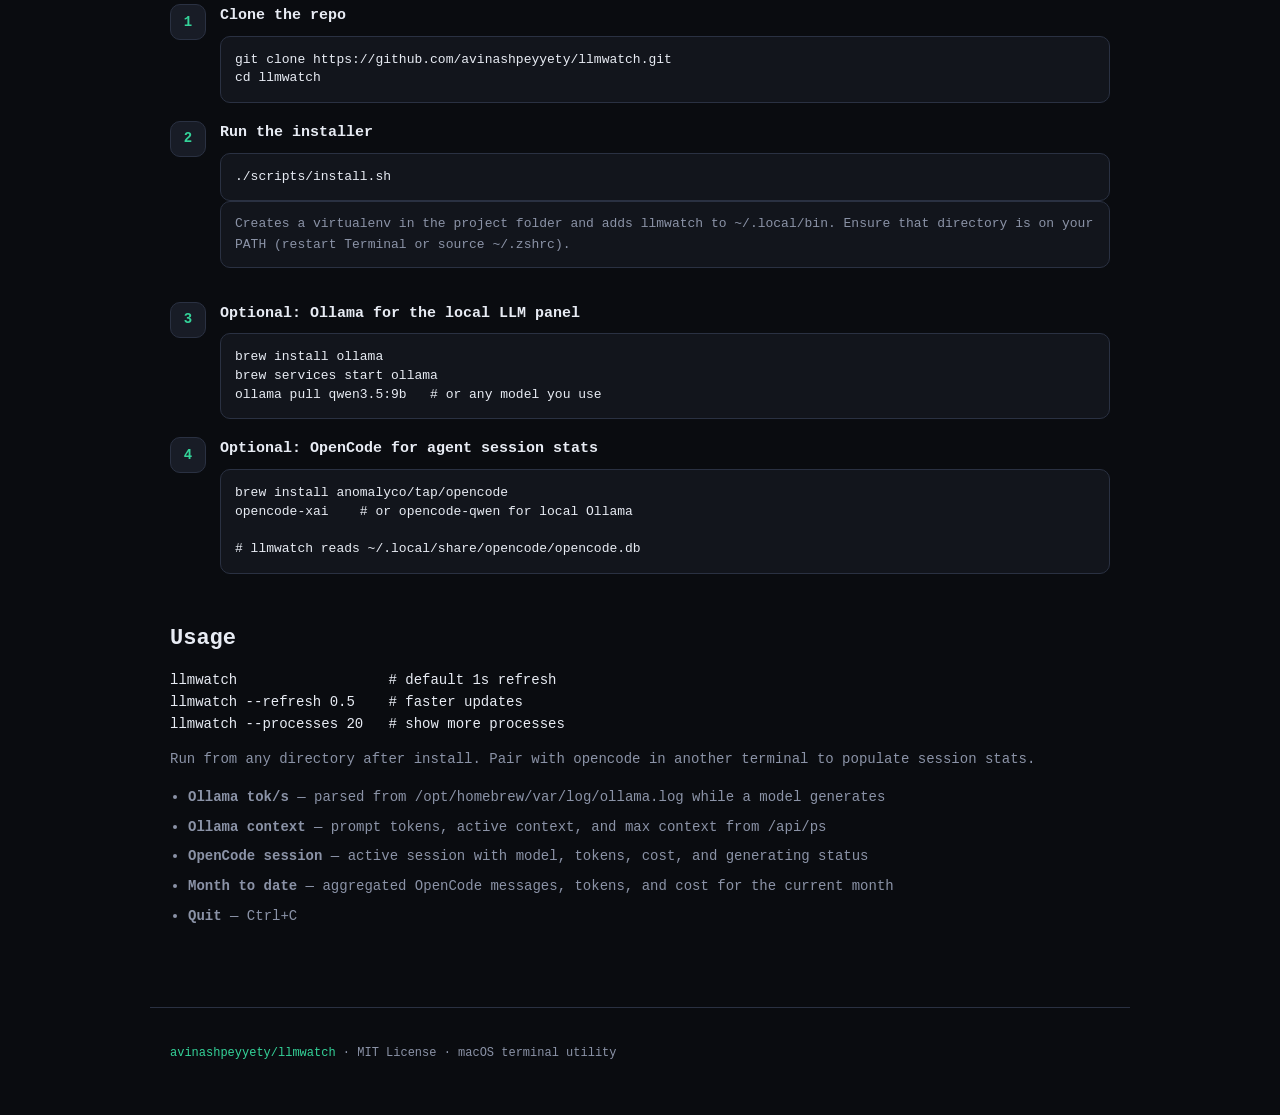
==== commit d81db7c4: "Replace Aider session tracking with OpenCode (v1.1.0) Read active sessions and month-to-date stats f" ====
--- a/docs/index.html
+++ b/docs/index.html
@@ -5,7 +5,7 @@
     <meta name="viewport" content="width=device-width, initial-scale=1.0" />
     <meta
       name="description"
-      content="llmwatch — Mac terminal monitor for RAM, storage I/O, Ollama tok/s, and Aider xAI API session stats."
+      content="llmwatch — Mac terminal monitor for RAM, storage I/O, Ollama tok/s, and OpenCode session stats."
     />
     <title>llmwatch — Mac system &amp; LLM monitor</title>
     <link rel="stylesheet" href="styles.css" />
@@ -29,12 +29,12 @@
 
     <main>
       <section class="hero">
-        <p class="eyebrow">macOS · terminal · ollama · aider · xai</p>
+        <p class="eyebrow">macOS · terminal · ollama · opencode · xai</p>
         <h1>See RAM, storage, and<br />LLM activity — live</h1>
         <p class="lead">
           <strong>llmwatch</strong> is a terminal dashboard for your Mac: memory and disk at a glance,
           top processes by RAM and I/O, <strong>real-time Ollama context and tok/s</strong>,
-          and <strong>Aider API session stats</strong> for xAI and other cloud models.
+          and <strong>OpenCode session stats</strong> for local Ollama and cloud models.
         </p>
         <div class="hero-actions">
           <a class="btn primary" href="#install">Install on Mac</a>
@@ -65,7 +65,7 @@
           </div>
         </div>
         <p class="preview-caption">
-          Memory · storage · Ollama (context + tok/s) · API sessions (Aider + xAI) · top processes.
+          Memory · storage · Ollama (context + tok/s) · OpenCode sessions · top processes.
         </p>
       </section>
 
@@ -74,7 +74,7 @@
         <div class="cards three">
           <article class="card">
             <h3>Memory &amp; swap</h3>
-            <p>RAM and swap usage with visual bars — spot pressure before Ollama or Aider slows down.</p>
+            <p>RAM and swap usage with visual bars — spot pressure before Ollama or OpenCode slows down.</p>
           </article>
           <article class="card">
             <h3>Storage &amp; disk I/O</h3>
@@ -85,8 +85,8 @@
             <p>Loaded model RAM, context window, live generation tok/s, and last completed speed from Ollama logs.</p>
           </article>
           <article class="card">
-            <h3>API sessions (Aider)</h3>
-            <p>One active Aider xAI session (model, status, tokens, cost) plus month-to-date totals. Ended sessions drop off automatically.</p>
+            <h3>OpenCode sessions</h3>
+            <p>Active OpenCode session (model, backend, status, tokens, cost) plus month-to-date totals from <code>opencode.db</code>.</p>
           </article>
         </div>
       </section>
@@ -108,8 +108,8 @@
               <h3>Run the installer</h3>
               <pre><code>./scripts/install.sh</code></pre>
               <p class="note">
-                Creates a virtualenv in the project folder and adds <code>llmwatch</code> and
-                <code>aider-merge-stats</code> to <code>~/.local/bin</code>. Ensure that directory is on your
+                Creates a virtualenv in the project folder and adds <code>llmwatch</code> to
+                <code>~/.local/bin</code>. Ensure that directory is on your
                 <code>PATH</code> (restart Terminal or <code>source ~/.zshrc</code>).
               </p>
             </div>
@@ -126,11 +126,11 @@
           <div class="step">
             <span class="step-num">4</span>
             <div>
-              <h3>Optional: Aider + xAI for API session stats</h3>
-              <pre><code># Use the global aider launcher (aider-xai), not aider.real
-aider-xai .
+              <h3>Optional: OpenCode for agent session stats</h3>
+              <pre><code>brew install anomalyco/tap/opencode
+opencode-xai    # or opencode-qwen for local Ollama
 
-# llmwatch reads ~/.config/aider/sessions/ and api-stats.json</code></pre>
+# llmwatch reads ~/.local/share/opencode/opencode.db</code></pre>
             </div>
           </div>
         </div>
@@ -141,12 +141,12 @@
         <pre><code>llmwatch                  # default 1s refresh
 llmwatch --refresh 0.5    # faster updates
 llmwatch --processes 20   # show more processes</code></pre>
-        <p>Run from any directory after install. Pair with <code>aider-xai</code> in another terminal to populate API session stats.</p>
+        <p>Run from any directory after install. Pair with <code>opencode</code> in another terminal to populate session stats.</p>
         <ul class="feature-list">
           <li><strong>Ollama tok/s</strong> — parsed from <code>/opt/homebrew/var/log/ollama.log</code> while a model generates</li>
           <li><strong>Ollama context</strong> — prompt tokens, active context, and max context from <code>/api/ps</code></li>
-          <li><strong>API session</strong> — one active Aider xAI session with tokens, cost, and generating status</li>
-          <li><strong>Month to date</strong> — aggregated API messages, tokens, and cost for the current month</li>
+          <li><strong>OpenCode session</strong> — active session with model, tokens, cost, and generating status</li>
+          <li><strong>Month to date</strong> — aggregated OpenCode messages, tokens, and cost for the current month</li>
           <li><strong>Quit</strong> — <code>Ctrl+C</code></li>
         </ul>
       </section>
